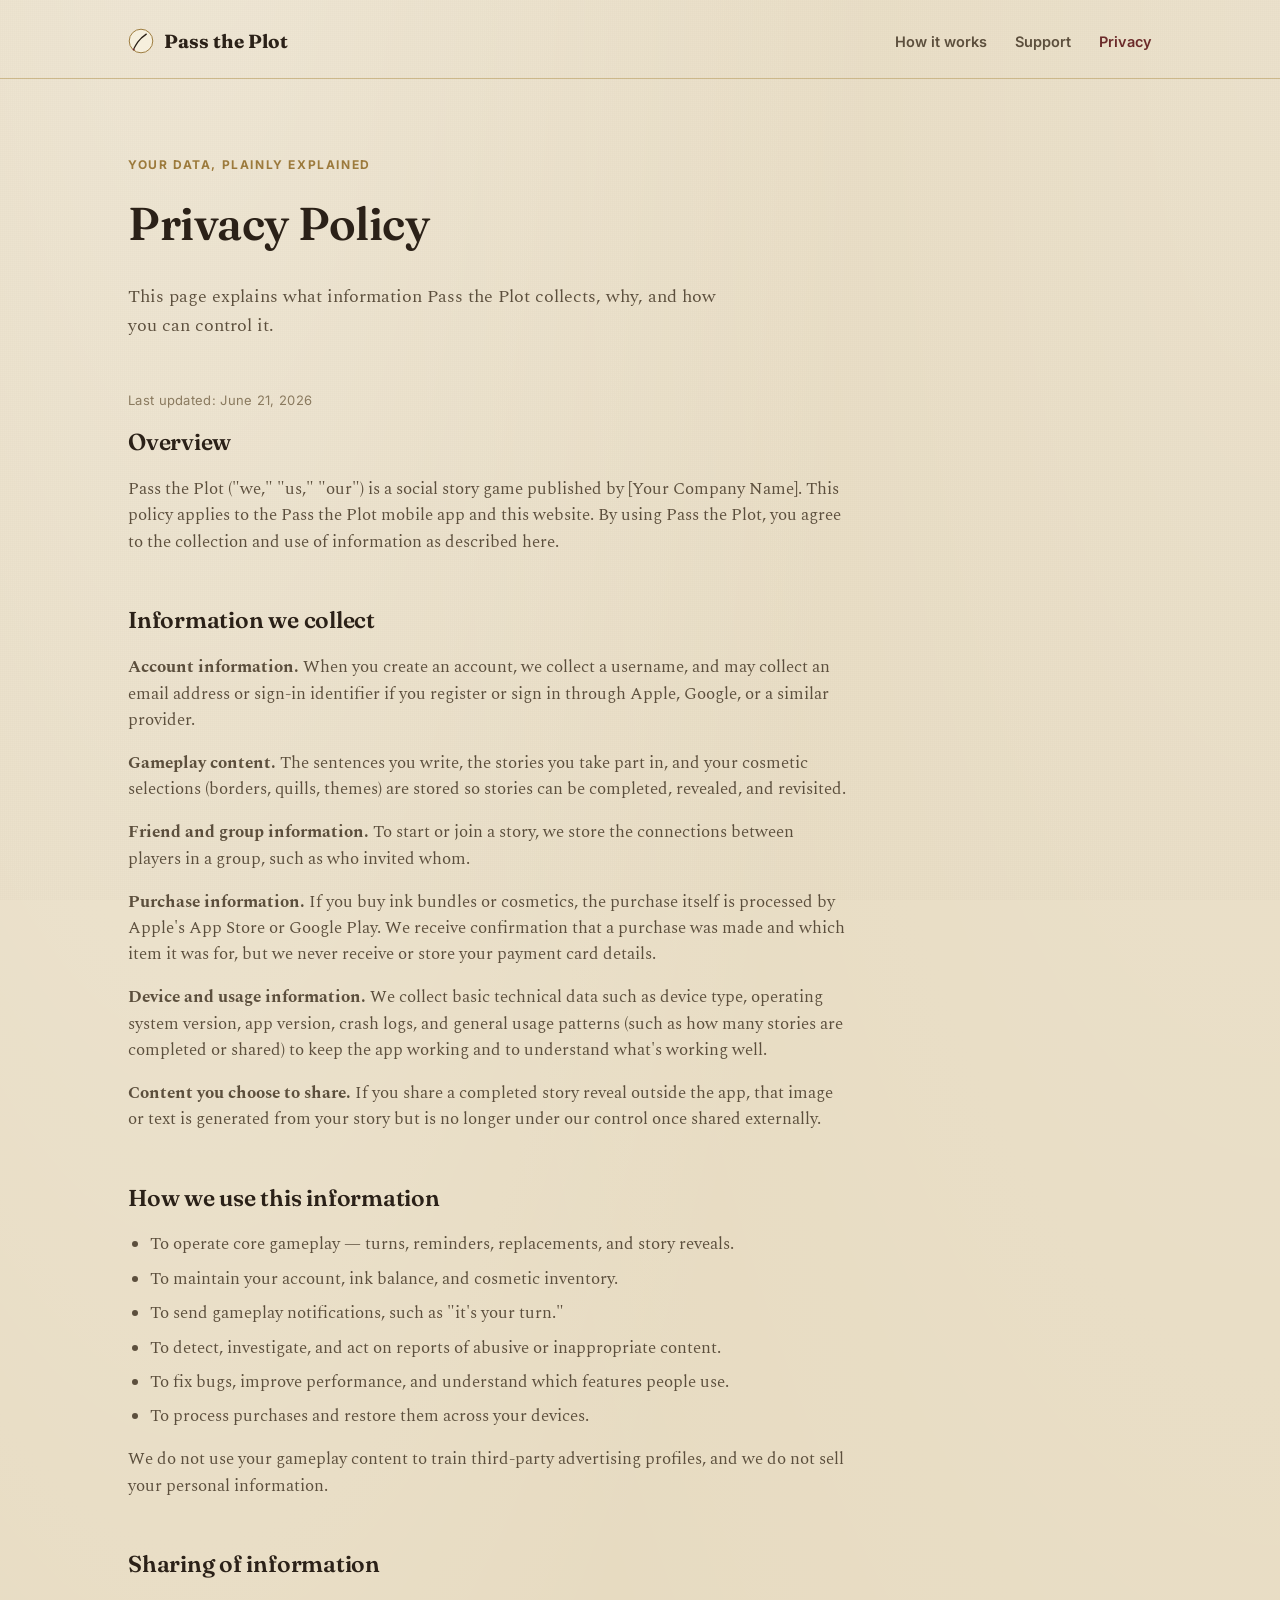
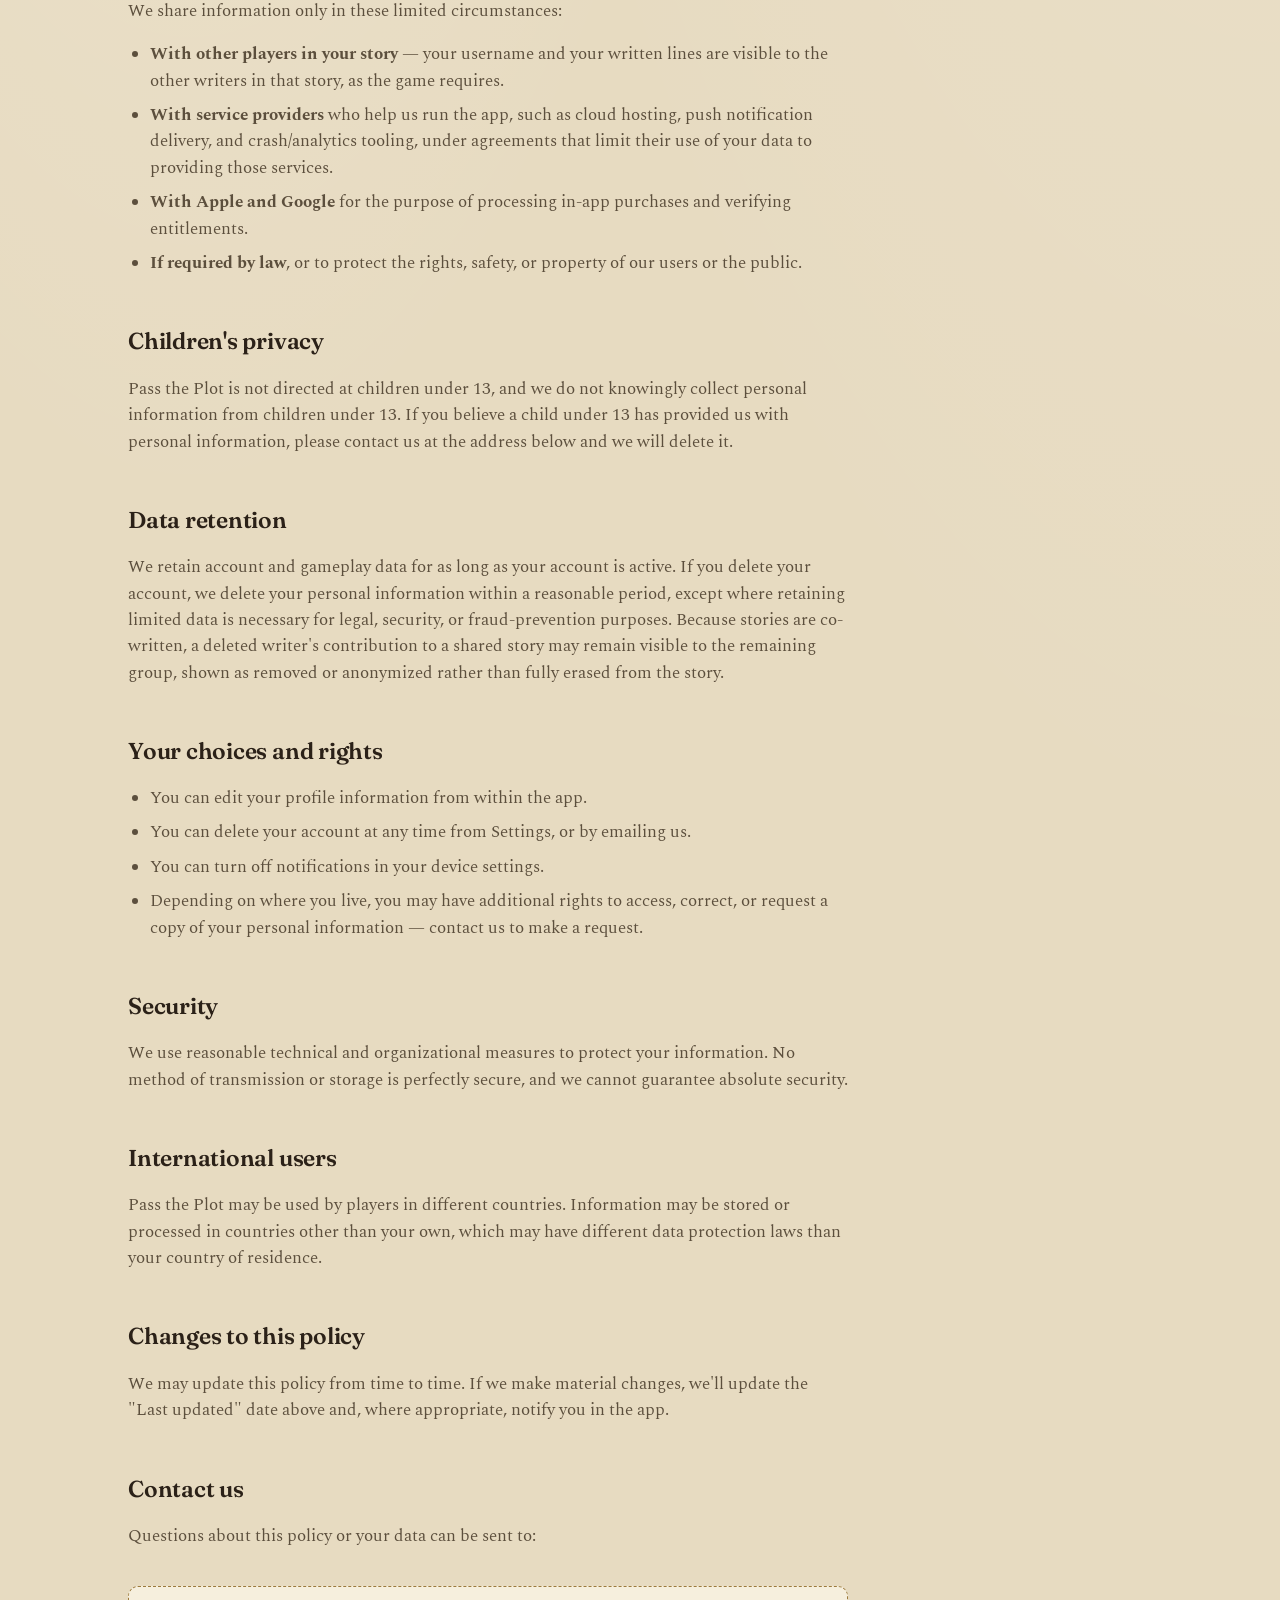
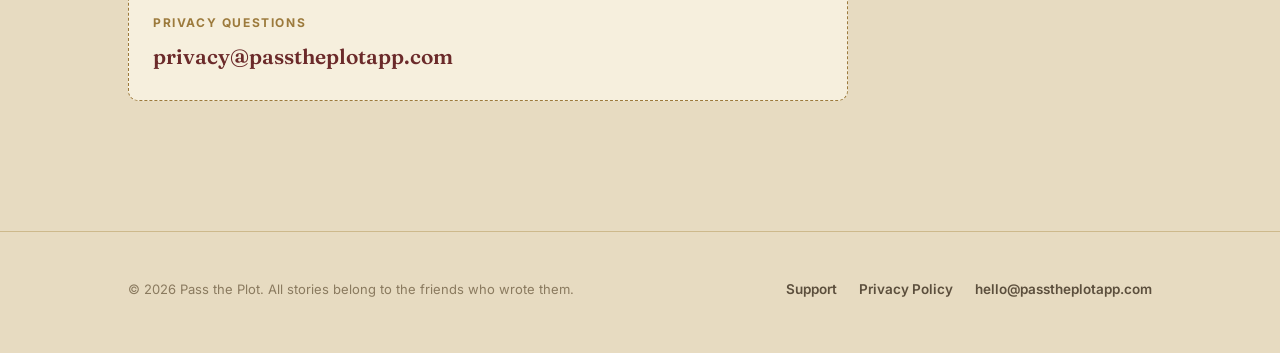
==== privacy.html @ b6a48b0d "Add files via upload" ====
<!DOCTYPE html>
<html lang="en">
<head>
<meta charset="UTF-8">
<meta name="viewport" content="width=device-width, initial-scale=1.0">
<title>Privacy Policy — Pass the Plot</title>
<meta name="description" content="Pass the Plot privacy policy: what we collect, why, and how to control your data.">
<link rel="icon" type="image/svg+xml" href="favicon.svg">
<link rel="stylesheet" href="styles.css">
</head>
<body>

<header class="site-header">
  <div class="wrap">
    <a class="brand" href="index.html">
      <svg width="26" height="26" viewBox="0 0 64 64" aria-hidden="true">
        <circle cx="32" cy="32" r="29" fill="#F6EFDD" stroke="#9C7A3C" stroke-width="2.4"/>
        <path d="M45 15 C 39 19, 30 26, 24 35 C 20 41, 17 46, 15 50" fill="none" stroke="#2B2118" stroke-width="3.2" stroke-linecap="round"/>
        <circle cx="14" cy="53" r="2.6" fill="#6B2A2A"/>
      </svg>
      Pass the Plot
    </a>
    <nav class="top-nav" aria-label="Primary">
      <a href="index.html#how-it-works">How it works</a>
      <a href="support.html">Support</a>
      <a href="privacy.html" class="current">Privacy</a>
    </nav>
  </div>
</header>

<main>
  <div class="wrap">
    <section class="page-hero">
      <p class="label">Your data, plainly explained</p>
      <h1>Privacy Policy</h1>
      <p class="lede">This page explains what information Pass the Plot collects, why, and how you can control it.</p>
    </section>

    <div class="content-block">
      <p class="updated">Last updated: June 21, 2026</p>

      <h2>Overview</h2>
      <p>Pass the Plot ("we," "us," "our") is a social story game published by [Your Company Name]. This policy applies to the Pass the Plot mobile app and this website. By using Pass the Plot, you agree to the collection and use of information as described here.</p>

      <h2>Information we collect</h2>
      <p><strong>Account information.</strong> When you create an account, we collect a username, and may collect an email address or sign-in identifier if you register or sign in through Apple, Google, or a similar provider.</p>
      <p><strong>Gameplay content.</strong> The sentences you write, the stories you take part in, and your cosmetic selections (borders, quills, themes) are stored so stories can be completed, revealed, and revisited.</p>
      <p><strong>Friend and group information.</strong> To start or join a story, we store the connections between players in a group, such as who invited whom.</p>
      <p><strong>Purchase information.</strong> If you buy ink bundles or cosmetics, the purchase itself is processed by Apple's App Store or Google Play. We receive confirmation that a purchase was made and which item it was for, but we never receive or store your payment card details.</p>
      <p><strong>Device and usage information.</strong> We collect basic technical data such as device type, operating system version, app version, crash logs, and general usage patterns (such as how many stories are completed or shared) to keep the app working and to understand what's working well.</p>
      <p><strong>Content you choose to share.</strong> If you share a completed story reveal outside the app, that image or text is generated from your story but is no longer under our control once shared externally.</p>

      <h2>How we use this information</h2>
      <ul>
        <li>To operate core gameplay — turns, reminders, replacements, and story reveals.</li>
        <li>To maintain your account, ink balance, and cosmetic inventory.</li>
        <li>To send gameplay notifications, such as "it's your turn."</li>
        <li>To detect, investigate, and act on reports of abusive or inappropriate content.</li>
        <li>To fix bugs, improve performance, and understand which features people use.</li>
        <li>To process purchases and restore them across your devices.</li>
      </ul>
      <p>We do not use your gameplay content to train third-party advertising profiles, and we do not sell your personal information.</p>

      <h2>Sharing of information</h2>
      <p>We share information only in these limited circumstances:</p>
      <ul>
        <li><strong>With other players in your story</strong> — your username and your written lines are visible to the other writers in that story, as the game requires.</li>
        <li><strong>With service providers</strong> who help us run the app, such as cloud hosting, push notification delivery, and crash/analytics tooling, under agreements that limit their use of your data to providing those services.</li>
        <li><strong>With Apple and Google</strong> for the purpose of processing in-app purchases and verifying entitlements.</li>
        <li><strong>If required by law</strong>, or to protect the rights, safety, or property of our users or the public.</li>
      </ul>

      <h2>Children's privacy</h2>
      <p>Pass the Plot is not directed at children under 13, and we do not knowingly collect personal information from children under 13. If you believe a child under 13 has provided us with personal information, please contact us at the address below and we will delete it.</p>

      <h2>Data retention</h2>
      <p>We retain account and gameplay data for as long as your account is active. If you delete your account, we delete your personal information within a reasonable period, except where retaining limited data is necessary for legal, security, or fraud-prevention purposes. Because stories are co-written, a deleted writer's contribution to a shared story may remain visible to the remaining group, shown as removed or anonymized rather than fully erased from the story.</p>

      <h2>Your choices and rights</h2>
      <ul>
        <li>You can edit your profile information from within the app.</li>
        <li>You can delete your account at any time from Settings, or by emailing us.</li>
        <li>You can turn off notifications in your device settings.</li>
        <li>Depending on where you live, you may have additional rights to access, correct, or request a copy of your personal information — contact us to make a request.</li>
      </ul>

      <h2>Security</h2>
      <p>We use reasonable technical and organizational measures to protect your information. No method of transmission or storage is perfectly secure, and we cannot guarantee absolute security.</p>

      <h2>International users</h2>
      <p>Pass the Plot may be used by players in different countries. Information may be stored or processed in countries other than your own, which may have different data protection laws than your country of residence.</p>

      <h2>Changes to this policy</h2>
      <p>We may update this policy from time to time. If we make material changes, we'll update the "Last updated" date above and, where appropriate, notify you in the app.</p>

      <h2>Contact us</h2>
      <p>Questions about this policy or your data can be sent to:</p>

      <div class="contact-card">
        <span class="label">Privacy questions</span>
        <a class="email" href="mailto:privacy@passtheplotapp.com">privacy@passtheplotapp.com</a>
      </div>
    </div>
  </div>
</main>

<footer class="site-footer">
  <div class="wrap">
    <p class="footer-note">© 2026 Pass the Plot. All stories belong to the friends who wrote them.</p>
    <div class="footer-links">
      <a href="support.html">Support</a>
      <a href="privacy.html">Privacy Policy</a>
      <a href="mailto:hello@passtheplotapp.com">hello@passtheplotapp.com</a>
    </div>
  </div>
</footer>

</body>
</html>
---- styles.css ----
@import url('https://fonts.googleapis.com/css2?family=Fraunces:opsz,wght@9..144,300..900&family=Spectral:ital,wght@0,300;0,400;0,500;0,600;1,400&family=Inter:wght@400;500;600;700&display=swap');

:root{
  --parchment-bg:#E7DBC1;
  --parchment-card:#F6EFDD;
  --parchment-deep:#DCCBA4;
  --ink:#2B2118;
  --ink-soft:#5C4F3D;
  --ink-faint:#8a7a5f;
  --brass:#9C7A3C;
  --brass-bright:#B8924B;
  --oxblood:#6B2A2A;
  --oxblood-bright:#82332f;
  --sage:#51604A;
  --line:#cdb98c;
  --a1:#7A2E2E; --a2:#2E3A5C; --a3:#33522F; --a4:#8a6a1f; --a5:#5C2E52;
  --shadow: 0 2px 10px rgba(43,33,24,0.12);
  --shadow-lift: 0 10px 30px rgba(43,33,24,0.18);
  --max: 1080px;
}

*{box-sizing:border-box;}
html{scroll-behavior:smooth;}
body{
  margin:0;
  font-family:'Spectral', Georgia, serif;
  color:var(--ink);
  background:
    radial-gradient(ellipse at 15% -10%, rgba(255,255,255,0.35), transparent 45%),
    radial-gradient(ellipse at 100% 0%, rgba(255,255,255,0.18), transparent 50%),
    var(--parchment-bg);
  -webkit-font-smoothing:antialiased;
  line-height:1.6;
}

/* faint paper grain, fixed so it doesn't repeat oddly on scroll */
body::before{
  content:"";
  position:fixed; inset:0;
  background-image:
    repeating-linear-gradient(0deg, rgba(43,33,24,0.014) 0px, transparent 1px, transparent 2px),
    repeating-linear-gradient(90deg, rgba(43,33,24,0.011) 0px, transparent 1px, transparent 2px);
  pointer-events:none;
  z-index:0;
}

h1,h2,h3,h4{
  font-family:'Fraunces', Georgia, serif;
  color:var(--ink);
  margin:0 0 0.5em;
  font-weight:600;
  letter-spacing:-0.01em;
}

a{ color:var(--oxblood); text-decoration:none; }
a:hover{ color:var(--oxblood-bright); }
a:focus-visible, button:focus-visible{
  outline:2px solid var(--brass-bright);
  outline-offset:3px;
  border-radius:3px;
}

.label{
  font-family:'Inter', sans-serif;
  font-size:12px;
  font-weight:700;
  letter-spacing:1.6px;
  text-transform:uppercase;
  color:var(--brass);
}

.wrap{
  max-width:var(--max);
  margin:0 auto;
  padding:0 28px;
  position:relative;
  z-index:1;
}

/* ===== Header ===== */
.site-header{
  padding:26px 0 22px;
  border-bottom:1px solid var(--line);
}
.site-header .wrap{
  display:flex;
  align-items:center;
  justify-content:space-between;
  gap:18px;
}
.brand{
  display:flex;
  align-items:center;
  gap:10px;
  font-family:'Fraunces', Georgia, serif;
  font-size:19px;
  font-weight:700;
  color:var(--ink);
}
.brand:hover{ color:var(--ink); }
.brand svg{ flex:none; }
.brand .tag-dot{
  width:5px;height:5px;border-radius:50%;
  background:var(--oxblood);
  display:inline-block;
}

nav.top-nav{
  display:flex;
  gap:28px;
  font-family:'Inter', sans-serif;
  font-size:14.5px;
  font-weight:600;
}
nav.top-nav a{ color:var(--ink-soft); }
nav.top-nav a:hover{ color:var(--oxblood); }
nav.top-nav a.current{ color:var(--oxblood); }

/* ===== Footer ===== */
.site-footer{
  border-top:1px solid var(--line);
  margin-top:90px;
  padding:34px 0 40px;
}
.site-footer .wrap{
  display:flex;
  flex-wrap:wrap;
  gap:14px 28px;
  align-items:center;
  justify-content:space-between;
}
.footer-links{
  display:flex;
  gap:22px;
  font-family:'Inter', sans-serif;
  font-size:13.5px;
  font-weight:600;
}
.footer-links a{ color:var(--ink-soft); }
.footer-links a:hover{ color:var(--oxblood); }
.footer-note{
  font-family:'Inter', sans-serif;
  font-size:13px;
  color:var(--ink-faint);
}

/* ===== Buttons ===== */
.btn{
  display:inline-flex;
  align-items:center;
  gap:8px;
  font-family:'Inter', sans-serif;
  font-size:14.5px;
  font-weight:600;
  padding:13px 22px;
  border-radius:8px;
  border:1px solid transparent;
  cursor:pointer;
  transition:transform .15s ease, box-shadow .15s ease;
}
.btn-primary{
  background:var(--oxblood);
  color:#F3E9D6;
}
.btn-primary:hover{ background:var(--oxblood-bright); transform:translateY(-1px); color:#F3E9D6; }
.btn-ghost{
  background:transparent;
  border-color:var(--brass);
  color:var(--ink);
}
.btn-ghost:hover{ background:var(--parchment-card); transform:translateY(-1px); color:var(--ink); }

/* ===== Simple page content (support/privacy) ===== */
.page-hero{
  padding:64px 0 18px;
}
.page-hero h1{
  font-size:clamp(32px, 4.4vw, 46px);
  max-width:720px;
}
.page-hero p.lede{
  font-size:18px;
  color:var(--ink-soft);
  max-width:620px;
  margin-top:14px;
}
.divider{
  width:52px; height:2px;
  background:var(--brass);
  opacity:0.7;
  margin:30px 0 40px;
}
.content-block{
  max-width:720px;
  padding-bottom:30px;
}
.content-block h2{
  font-size:23px;
  margin-top:46px;
}
.content-block h2:first-of-type{ margin-top:10px; }
.content-block p, .content-block li{
  font-size:16.5px;
  color:var(--ink-soft);
}
.content-block ul{ padding-left:22px; }
.content-block li{ margin-bottom:8px; }
.content-block .updated{
  font-family:'Inter', sans-serif;
  font-size:13px;
  color:var(--ink-faint);
  letter-spacing:0.3px;
}

.qa-card{
  background:var(--parchment-card);
  border:1px solid var(--line);
  border-radius:10px;
  padding:20px 22px;
  margin-bottom:14px;
  box-shadow:var(--shadow);
}
.qa-card h3{
  font-family:'Spectral', serif;
  font-size:17.5px;
  font-weight:600;
  margin:0 0 8px;
  color:var(--ink);
}
.qa-card p{ margin:0; font-size:15.5px; color:var(--ink-soft); }

.contact-card{
  background:var(--parchment-card);
  border:1px dashed var(--brass);
  border-radius:10px;
  padding:26px 24px;
  margin:36px 0 10px;
  text-align:left;
}
.contact-card .label{ display:block; margin-bottom:8px; }
.contact-card a.email{
  font-family:'Fraunces', serif;
  font-size:21px;
  font-weight:600;
  color:var(--oxblood);
}

/* ===== Hero ===== */
.hero{ padding:64px 0 70px; }
.hero-grid{
  display:grid;
  grid-template-columns:1.05fr 1fr;
  gap:56px;
  align-items:center;
}
.hero-copy h1{
  font-size:clamp(36px, 5vw, 54px);
  line-height:1.12;
  margin:14px 0 20px;
}
.hero-sub{
  font-size:17.5px;
  color:var(--ink-soft);
  max-width:480px;
  margin:0 0 30px;
}
.hero-actions{ display:flex; gap:14px; flex-wrap:wrap; }

.hero-demo{ position:relative; display:flex; flex-direction:column; align-items:center; }
.demo-card{
  width:100%;
  max-width:380px;
  background:var(--parchment-card);
  border:1px solid var(--line);
  border-radius:10px;
  box-shadow:var(--shadow);
  padding:20px 22px;
  text-align:center;
  opacity:0;
  animation:demo-in .6s ease forwards;
}
.demo-context{
  border-style:dashed;
  border-color:var(--brass);
  animation-delay:.1s;
}
.demo-context .demo-words{
  font-family:'Fraunces', serif;
  font-weight:600;
  font-size:21px;
  color:var(--oxblood);
  margin:6px 0 0;
}
.demo-arrow{ margin:6px 0; opacity:0; animation:demo-in .5s ease forwards; animation-delay:.55s; }
.demo-reveal{
  position:relative;
  padding:30px 24px 22px;
  box-shadow:var(--shadow-lift);
  animation-delay:.95s;
  text-align:left;
}
.demo-corners span{ position:absolute; width:16px; height:16px; border:1.6px solid var(--brass); opacity:.85; }
.demo-corners span:nth-child(1){ top:9px; left:9px; border-right:none; border-bottom:none; }
.demo-corners span:nth-child(2){ top:9px; right:9px; border-left:none; border-bottom:none; }
.demo-corners span:nth-child(3){ bottom:9px; left:9px; border-right:none; border-top:none; }
.demo-corners span:nth-child(4){ bottom:9px; right:9px; border-left:none; border-top:none; }
.demo-title{
  font-family:'Fraunces', serif;
  font-weight:600;
  font-size:18px;
  text-align:center;
  margin:0 0 14px;
}
.demo-paragraph{ font-family:'Spectral', serif; font-size:15px; line-height:1.75; margin:0; }
.demo-paragraph .seg{ opacity:0; animation:seg-in .5s ease forwards; }
.demo-paragraph .seg:nth-of-type(1){ animation-delay:1.15s; }
.demo-paragraph .seg:nth-of-type(2){ animation-delay:1.35s; }
.demo-paragraph .seg:nth-of-type(3){ animation-delay:1.55s; }
.demo-paragraph .seg:nth-of-type(4){ animation-delay:1.75s; }
.demo-paragraph .seg:nth-of-type(5){ animation-delay:1.95s; }
.demo-stamp{
  font-family:'Inter', sans-serif;
  font-size:11.5px;
  color:var(--ink-faint);
  text-align:right;
  margin:14px 0 0;
}
@keyframes demo-in{ from{ opacity:0; transform:translateY(6px); } to{ opacity:1; transform:translateY(0); } }
@keyframes seg-in{ from{ opacity:0; } to{ opacity:1; } }

/* ===== Steps ===== */
.steps{ padding:70px 0; }
.steps h2{ font-size:clamp(24px, 3vw, 32px); max-width:560px; margin-top:8px; }
.steps-row{
  display:grid;
  grid-template-columns:repeat(4, 1fr);
  gap:24px;
  margin-top:42px;
  position:relative;
}
.steps-row::before{
  content:"";
  position:absolute;
  top:14px; left:0; right:0;
  height:1px;
  background:var(--line);
  z-index:0;
}
.step{ position:relative; z-index:1; }
.step-num{
  display:flex;
  align-items:center;
  justify-content:center;
  width:30px; height:30px;
  border-radius:50%;
  background:var(--parchment-bg);
  border:1.6px solid var(--brass);
  color:var(--brass);
  font-family:'Inter', sans-serif;
  font-size:13px;
  font-weight:700;
  margin-bottom:16px;
}
.step h3{ font-size:18px; margin-bottom:8px; }
.step p{ font-size:15px; color:var(--ink-soft); margin:0; }

/* ===== Flavor ===== */
.flavor{ padding:30px 0 78px; }
.flavor-grid{ max-width:680px; margin:0 auto; text-align:center; }
.flavor-copy h2{ font-size:clamp(24px, 3vw, 32px); }
.flavor-copy p{ font-size:17px; color:var(--ink-soft); max-width:600px; margin:14px auto 0; }
.flourish{ margin-top:34px; }

/* ===== Download ===== */
.download{
  padding:64px 0 80px;
  text-align:center;
  border-top:1px solid var(--line);
}
.download h2{ font-size:clamp(26px, 3.4vw, 34px); }
.store-badges{
  display:flex;
  gap:16px;
  justify-content:center;
  flex-wrap:wrap;
}
.store-badge{
  display:inline-flex;
  align-items:center;
  gap:10px;
  font-family:'Inter', sans-serif;
  font-size:14px;
  font-weight:600;
  color:var(--ink-faint);
  background:var(--parchment-card);
  border:1px solid var(--line);
  border-radius:8px;
  padding:12px 20px;
  opacity:0.85;
}

@media (max-width: 880px){
  .hero-grid{ grid-template-columns:1fr; gap:46px; }
  .steps-row{ grid-template-columns:1fr 1fr; gap:32px 24px; }
  .steps-row::before{ display:none; }
}
@media (max-width: 640px){
  nav.top-nav{ gap:18px; font-size:13.5px; }
  .site-header .wrap{ flex-wrap:wrap; }
  .site-footer .wrap{ flex-direction:column; align-items:flex-start; }
}

@media (prefers-reduced-motion: reduce){
  *{ animation-duration:0.001ms !important; animation-iteration-count:1 !important; transition-duration:0.001ms !important; }
}
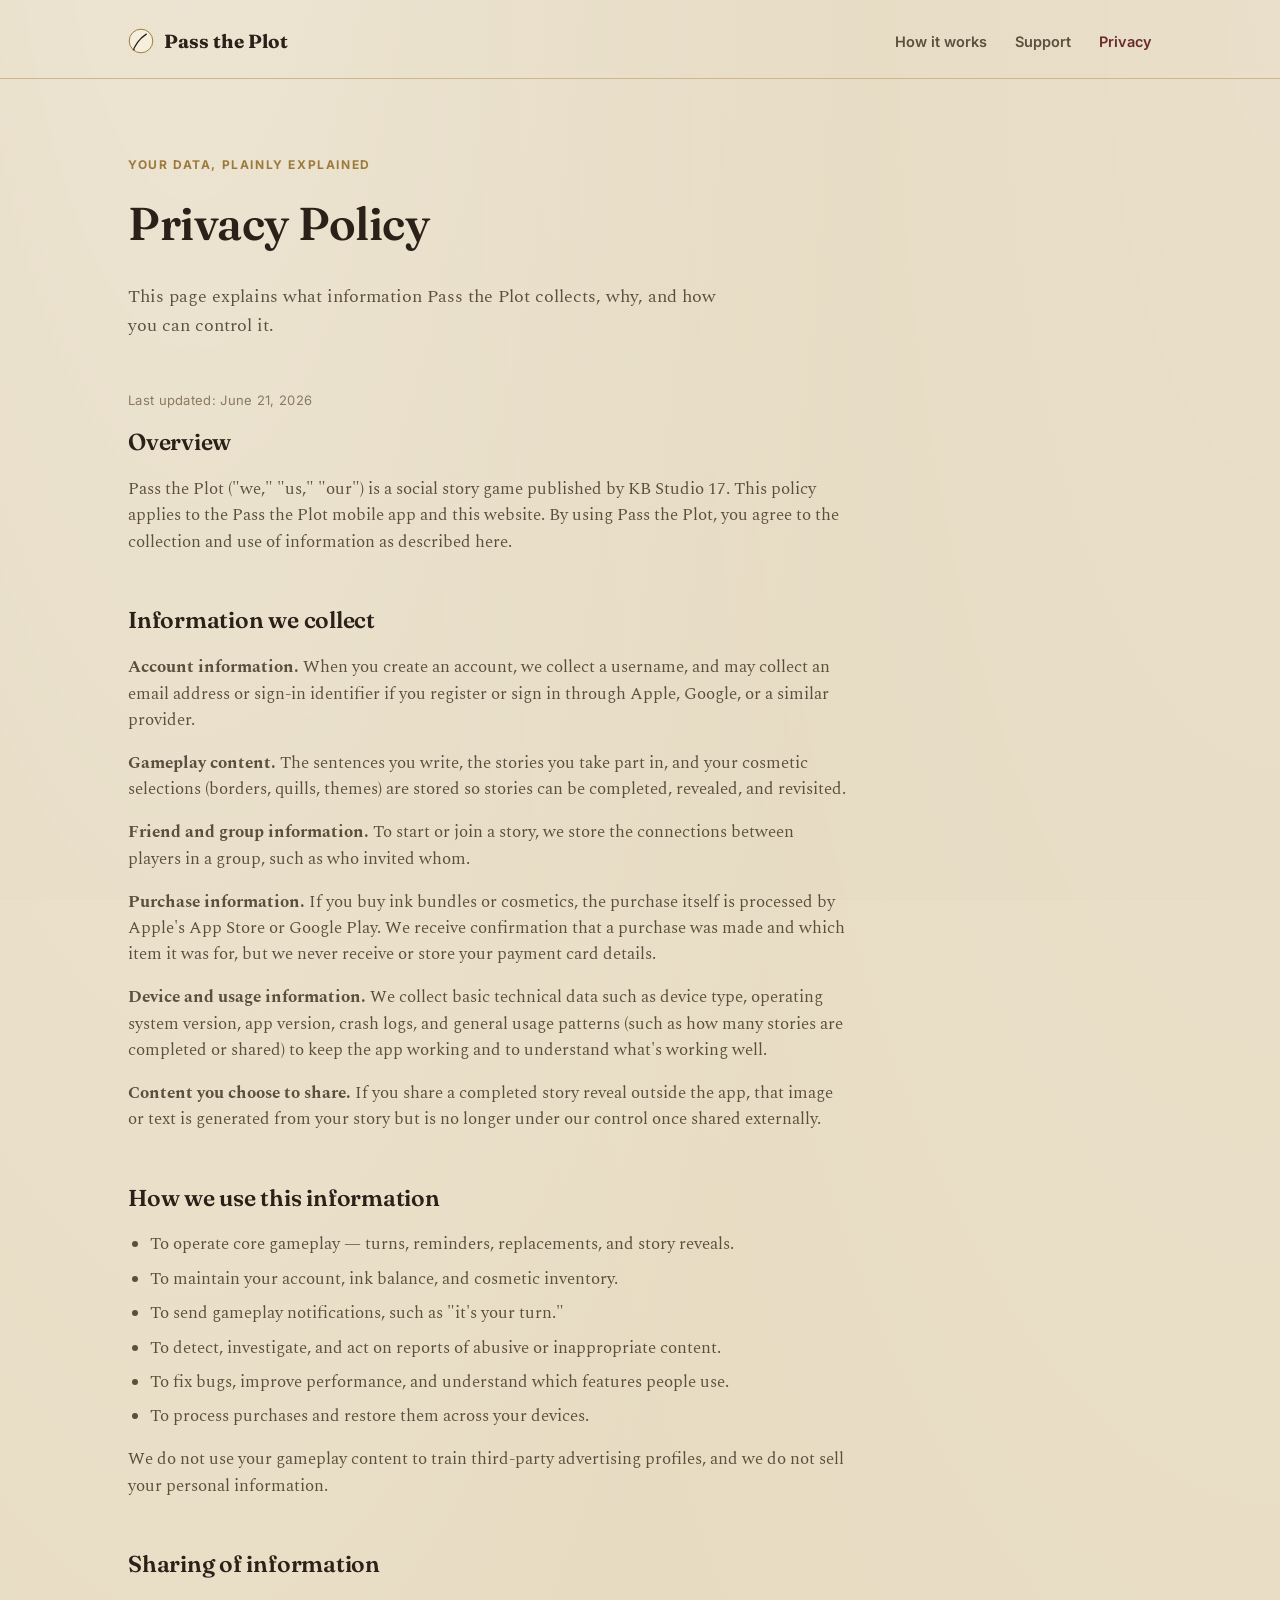
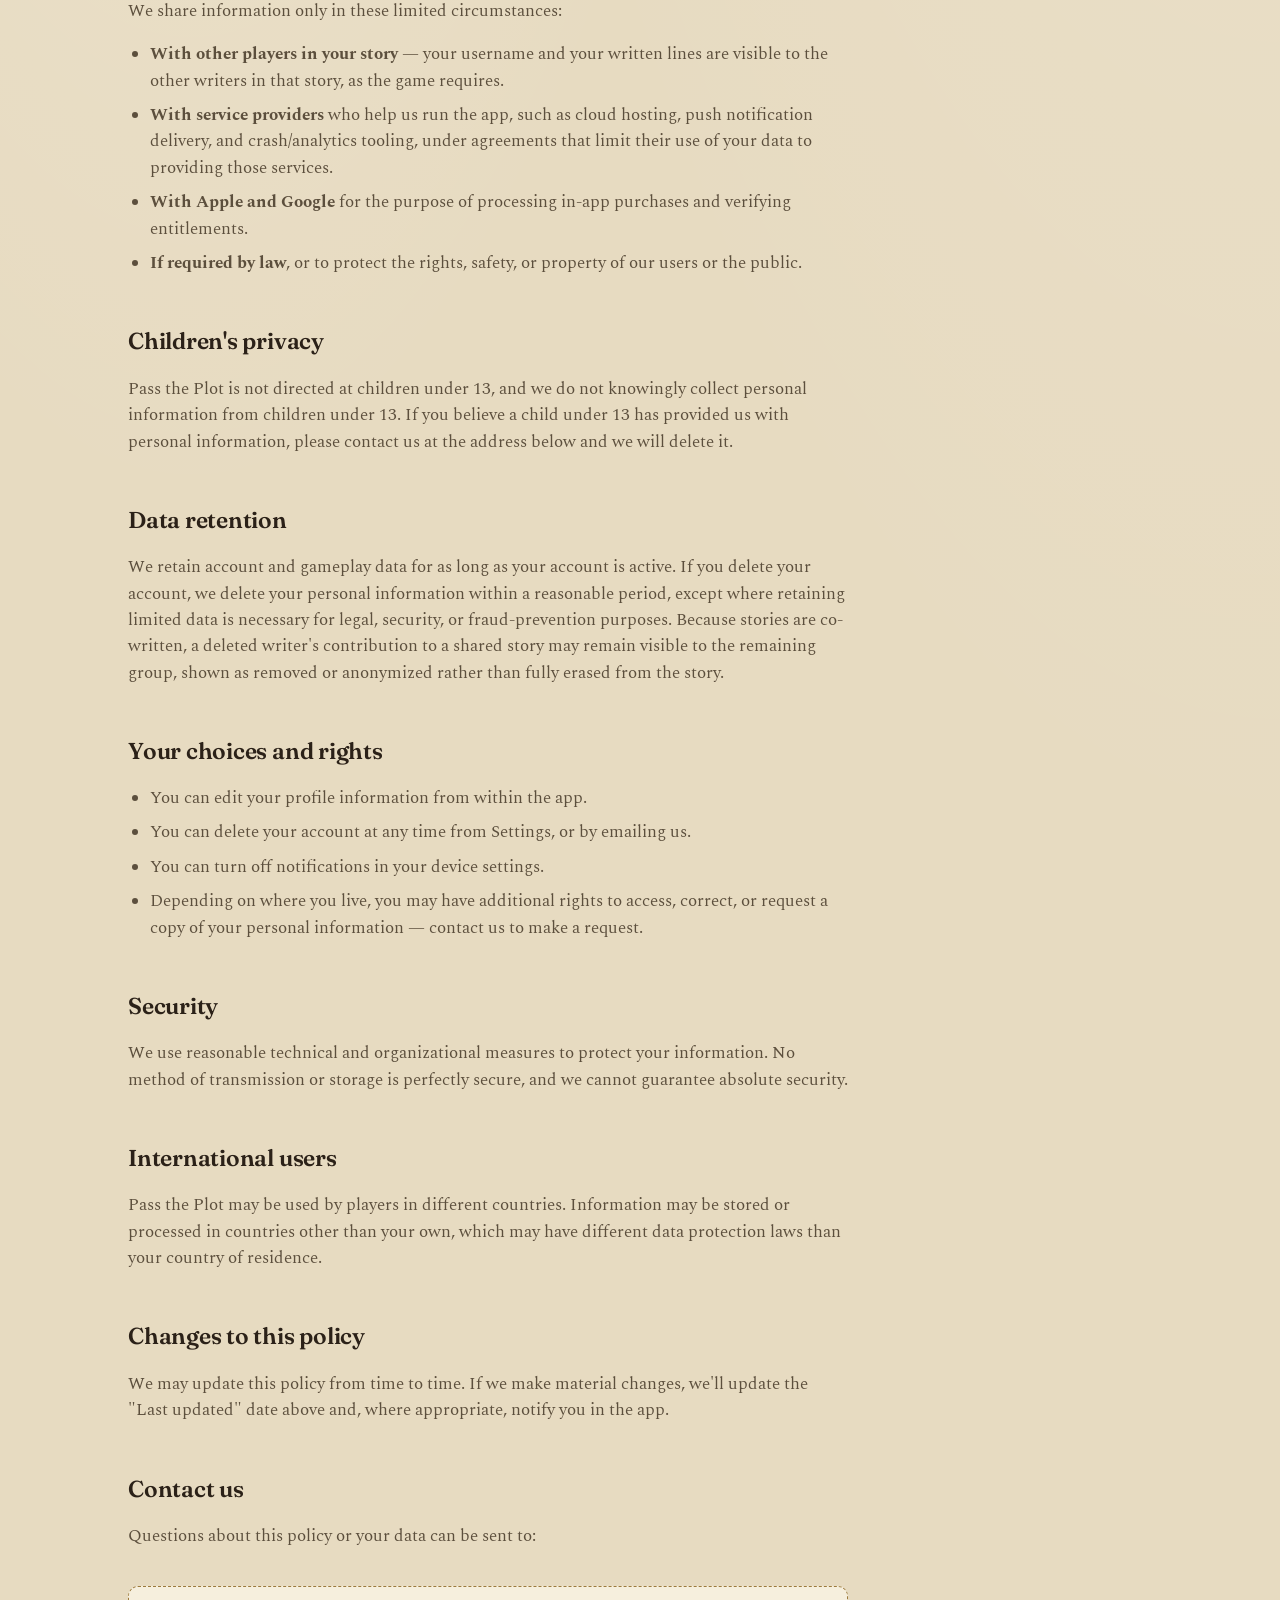
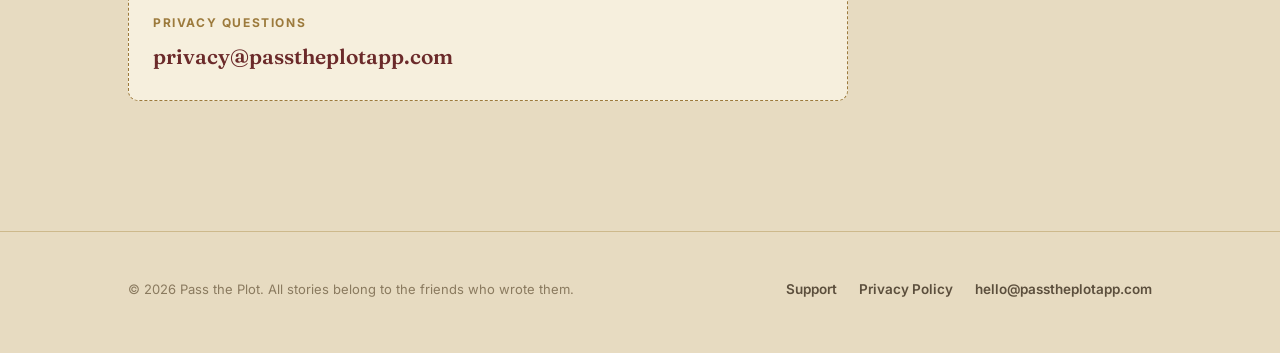
==== commit f2789ae9: "Update company name in privacy policy" ====
--- a/privacy.html
+++ b/privacy.html
@@ -40,7 +40,7 @@
       <p class="updated">Last updated: June 21, 2026</p>
 
       <h2>Overview</h2>
-      <p>Pass the Plot ("we," "us," "our") is a social story game published by [Your Company Name]. This policy applies to the Pass the Plot mobile app and this website. By using Pass the Plot, you agree to the collection and use of information as described here.</p>
+      <p>Pass the Plot ("we," "us," "our") is a social story game published by KB Studio 17. This policy applies to the Pass the Plot mobile app and this website. By using Pass the Plot, you agree to the collection and use of information as described here.</p>
 
       <h2>Information we collect</h2>
       <p><strong>Account information.</strong> When you create an account, we collect a username, and may collect an email address or sign-in identifier if you register or sign in through Apple, Google, or a similar provider.</p>
